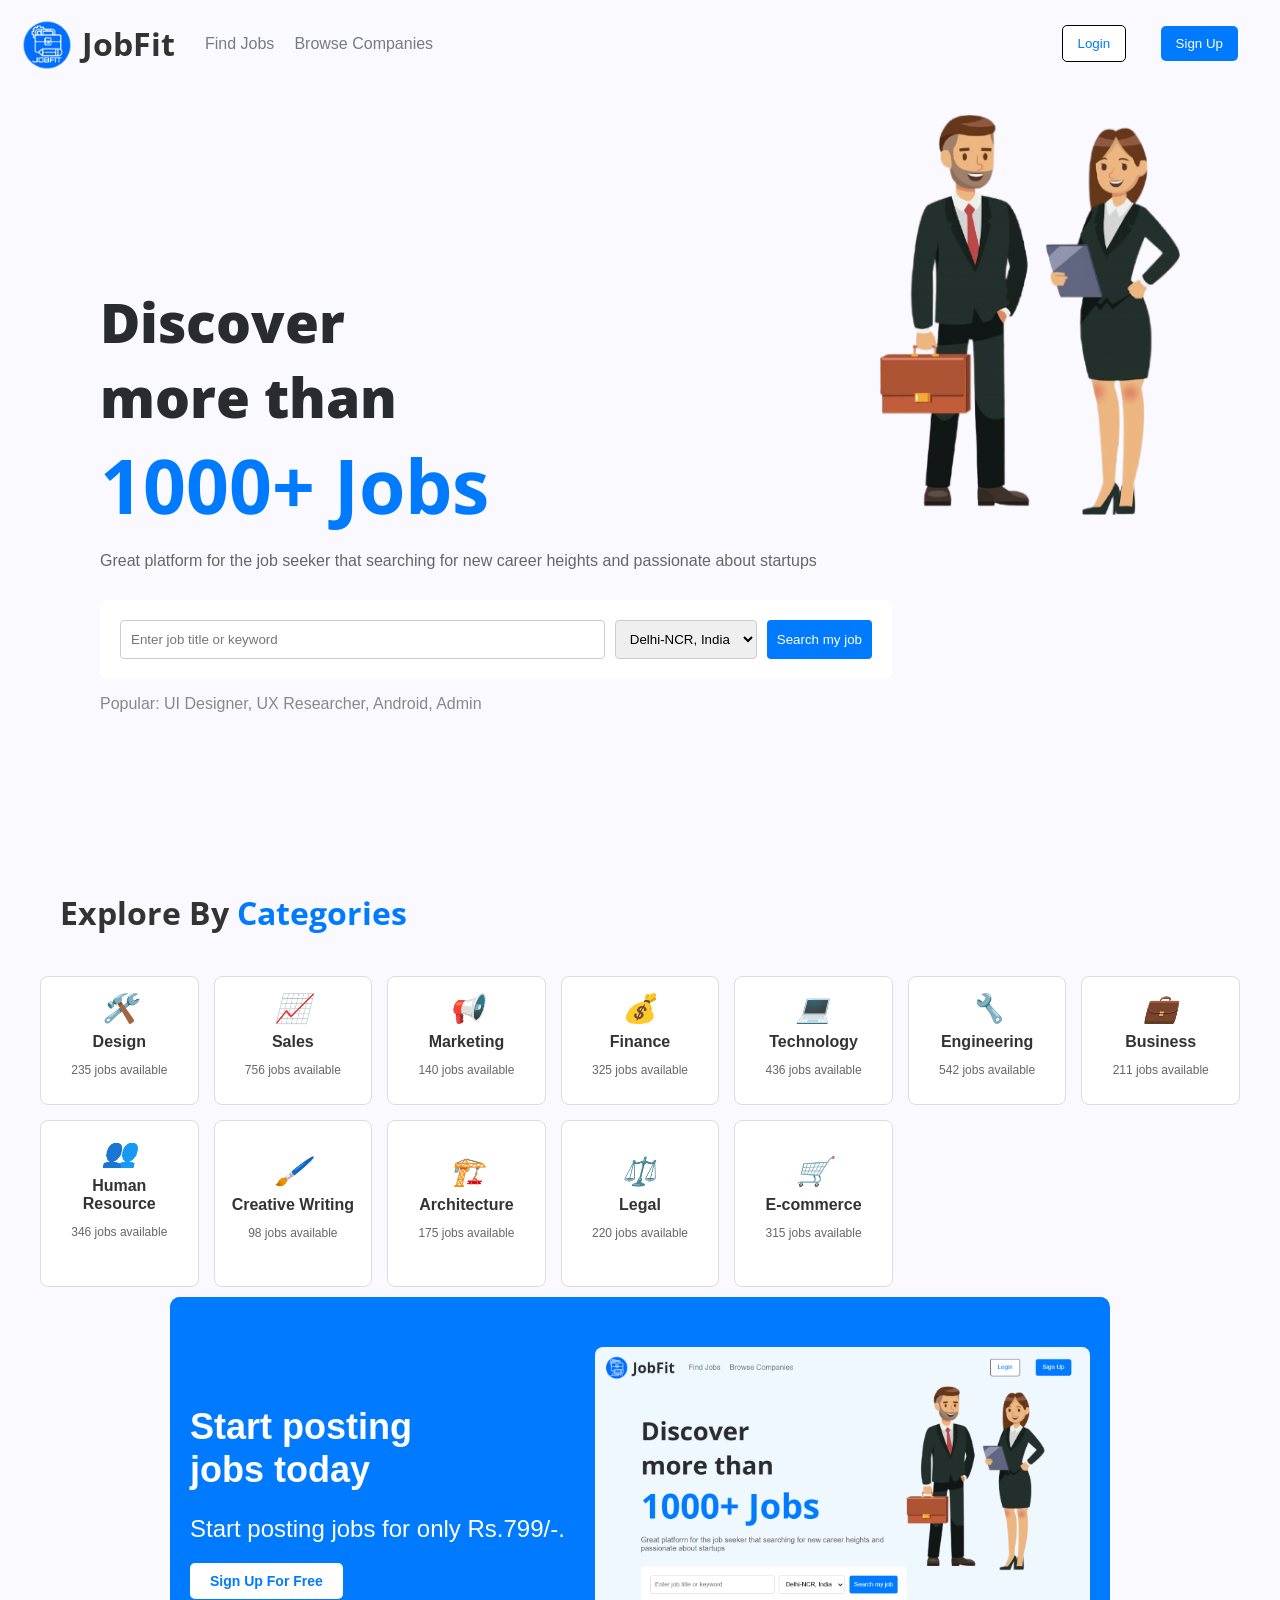
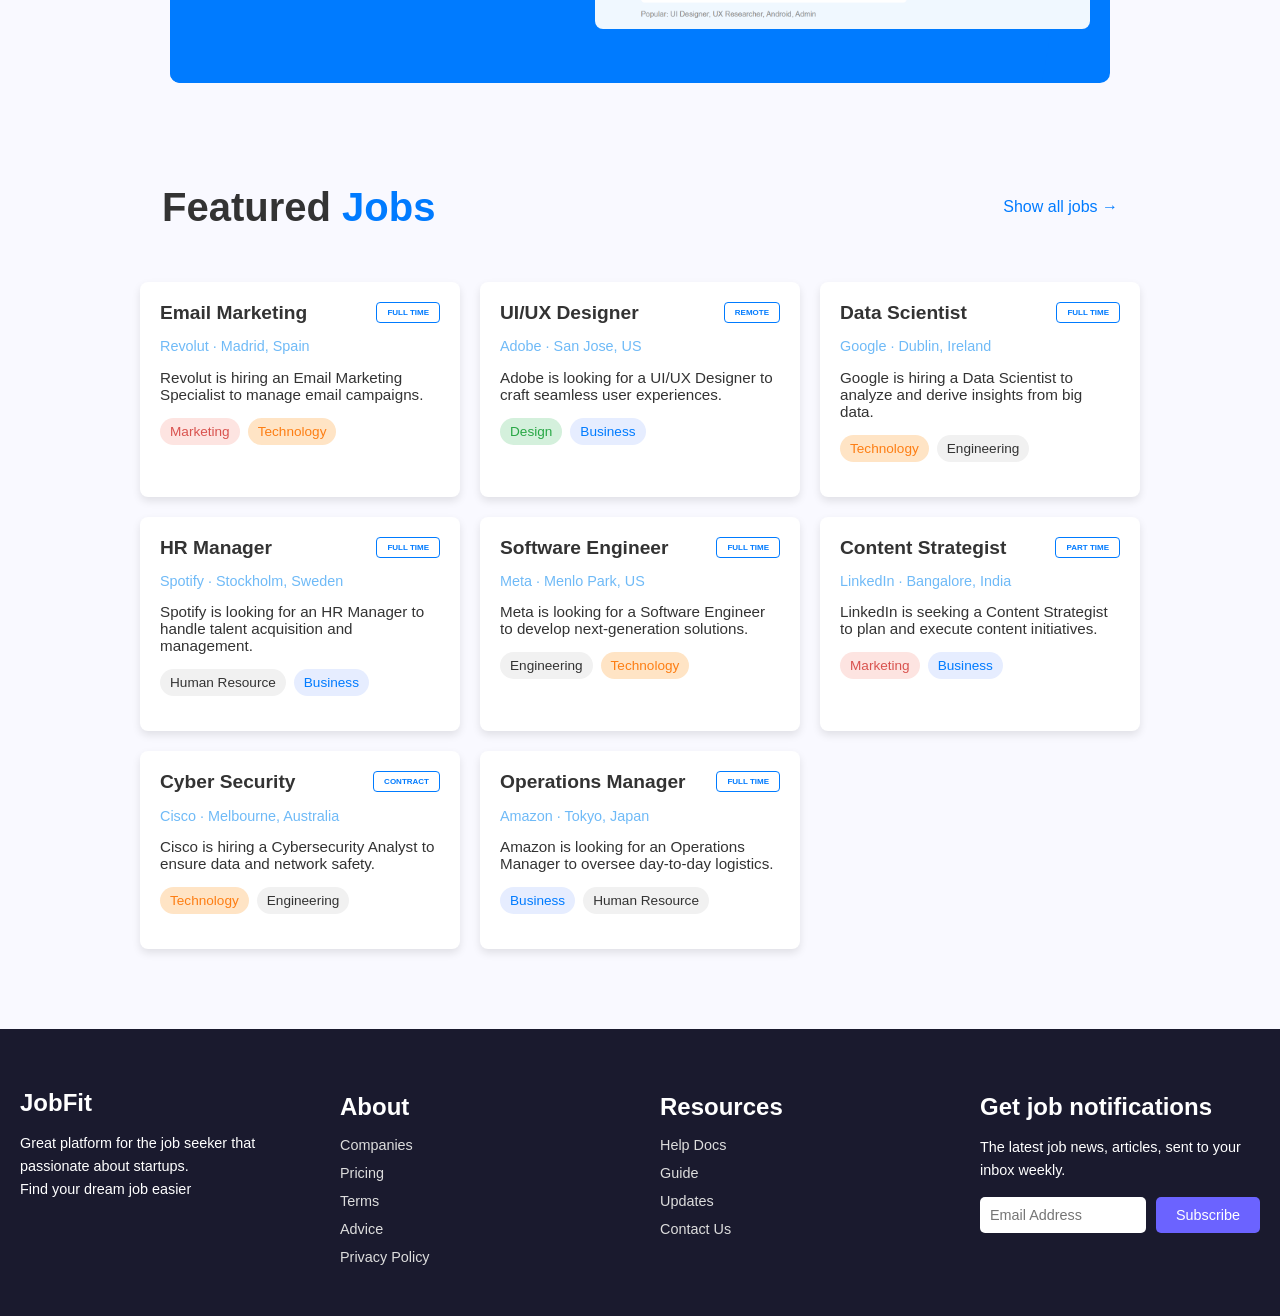
==== Review 2/index.html @ bcf79254 "Add files via upload" ====
<!DOCTYPE html>
<html lang="en">

<head>
    <meta charset="UTF-8">
    <meta name="viewport" content="width=device-width, initial-scale=1.0">
    <title>JobFit</title>
    <link href="https://fonts.googleapis.com/css2?family=Open+Sans:wght@700&display=swap" rel="stylesheet">
    <link rel="stylesheet" href="style.css">
</head>

<body>
    <div class="header">
        <div class="image-contain">
            <img src="Logo.png" alt="Descriptive Alt Text" />
        </div>
        <div class="logo">JobFit</div>
        <div class="nav-links">
            <a href="#">Find Jobs</a>
            <a href="#">Browse Companies</a>
        </div>
        <div class="nav-buttons">
            <button class="login">Login</button>
            <button class="signup">Sign Up</button>
        </div>
    </div>

    <div class="main-container">
        <div class="content">
            <div class="container">
                <header>
                    <h1>
                        Discover<br>
                        more than<br>
                        <span class="highlight">1000+ Jobs</span>
                    </h1>
                    <p>Great platform for the job seeker that searching for new career heights and passionate about startups</p>
                </header>

                <div class="search-container">
                    <div class="search-bar">
                        <input type="text" placeholder="Enter job title or keyword">
                        <select>
                            <option>Delhi-NCR, India</option>
                        </select>
                        <button>Search my job</button>
                    </div>
                </div>

                <div class="Popular">
                    <p>Popular: UI Designer, UX Researcher, Android, Admin</p>
                </div>
            </div>
        </div>
        <div class="image-container">
            <img src="jobfit.png" alt="Descriptive Alt Text" />
    </div>
</div>
<div class="Explore"><p>Explore By <font color="#007bff">Categories</font></p></div>
<div class="grid">
    <button class="category">
      <i class="icon">🛠️</i>
      <h3>Design</h3>
      <p>235 jobs available</p>
    </button>
    <button class="category">
      <i class="icon">📈</i>
      <h3>Sales</h3>
      <p>756 jobs available</p>
    </button>
    <button class="category highlighted">
      <i class="icon">📢</i>
      <h3>Marketing</h3>
      <p>140 jobs available</p>
    </button>
    <button class="category">
      <i class="icon">💰</i>
      <h3>Finance</h3>
      <p>325 jobs available</p>
    </button>
    <button class="category">
      <i class="icon">💻</i>
      <h3>Technology</h3>
      <p>436 jobs available</p>
    </button>
    <button class="category">
      <i class="icon">🔧</i>
      <h3>Engineering</h3>
      <p>542 jobs available</p>
    </button>
    <button class="category">
      <i class="icon">💼</i>
      <h3>Business</h3>
      <p>211 jobs available</p>
    </button>
    <button class="category">
      <i class="icon">👥</i>
      <h3>Human Resource</h3>
      <p>346 jobs available</p>
      <div class="grid">
  <!-- New Categories -->
  <button class="category">
    <i class="icon">🖌️</i>
    <h3>Creative Writing</h3>
    <p>98 jobs available</p>
  </button>
  <button class="category">
    <i class="icon">🏗️</i>
    <h3>Architecture</h3>
    <p>175 jobs available</p>
  </button>
  <button class="category">
    <i class="icon">⚖️</i>
    <h3>Legal</h3>
    <p>220 jobs available</p>
  </button>
  <button class="category">
    <i class="icon">🛒</i>
    <h3>E-commerce</h3>
    <p>315 jobs available</p>
  </button>
</div>
<div class="promo-section">
    <div class="promo-text">
      <h1>Start posting <br><span>jobs today</span></h1>
      <p>Start posting jobs for only Rs.799/-.</p>
      <button class="promo-button">Sign Up For Free</button>
    </div>
    <div class="promo-image">
      <img src="dashboard.png" alt="Dashboard Preview" />
    </div>
  </div>
  <div class="container">
    <header class="header">
        <he1>Featured <font color="#007bff">Jobs</font></he1>
        <a href="#" class="show-all">Show all jobs →</a>
    </header>
    <div class="jobs-grid">
        <!-- Job Card 1 -->
        <div class="job-card">
            <h2>Email Marketing </h2>
            <p class="company">Revolut · Madrid, Spain</p>
            <p class="description">Revolut is hiring an Email Marketing Specialist to manage email campaigns.</p>
            <div class="tags">
                <span class="tag marketing">Marketing</span>
                <span class="tag technology">Technology</span>
            </div>
            <span class="job-type">Full Time</span>
        </div>

        <!-- Job Card 2 -->
        <div class="job-card">
            <h2>UI/UX Designer</h2>
            <p class="company">Adobe · San Jose, US</p>
            <p class="description">Adobe is looking for a UI/UX Designer to craft seamless user experiences.</p>
            <div class="tags">
                <span class="tag design">Design</span>
                <span class="tag business">Business</span>
            </div>
            <span class="job-type">Remote</span>
        </div>

        <!-- Job Card 3 -->
        <div class="job-card">
            <h2>Data Scientist</h2>
            <p class="company">Google · Dublin, Ireland</p>
            <p class="description">Google is hiring a Data Scientist to analyze and derive insights from big data.</p>
            <div class="tags">
                <span class="tag technology">Technology</span>
                <span class="tag engineering">Engineering</span>
            </div>
            <span class="job-type">Full Time</span>
        </div>

        <!-- Job Card 4 -->
        <div class="job-card">
            <h2>HR Manager</h2>
            <p class="company">Spotify · Stockholm, Sweden</p>
            <p class="description">Spotify is looking for an HR Manager to handle talent acquisition and management.</p>
            <div class="tags">
                <span class="tag human-resource">Human Resource</span>
                <span class="tag business">Business</span>
            </div>
            <span class="job-type">Full Time</span>
        </div>

        <!-- Job Card 5 -->
        <div class="job-card">
            <h2>Software Engineer</h2>
            <p class="company">Meta · Menlo Park, US</p>
            <p class="description">Meta is looking for a Software Engineer to develop next-generation solutions.</p>
            <div class="tags">
                <span class="tag engineering">Engineering</span>
                <span class="tag technology">Technology</span>
            </div>
            <span class="job-type">Full Time</span>
        </div>

        <!-- Job Card 6 -->
        <div class="job-card">
            <h2>Content Strategist</h2>
            <p class="company">LinkedIn · Bangalore, India</p>
            <p class="description">LinkedIn is seeking a Content Strategist to plan and execute content initiatives.</p>
            <div class="tags">
                <span class="tag marketing">Marketing</span>
                <span class="tag business">Business</span>
            </div>
            <span class="job-type">Part Time</span>
        </div>

        <!-- Job Card 7 -->
        <div class="job-card">
            <h2>Cyber Security </h2>
            <p class="company">Cisco · Melbourne, Australia</p>
            <p class="description">Cisco is hiring a Cybersecurity Analyst to ensure data and network safety.</p>
            <div class="tags">
                <span class="tag technology">Technology</span>
                <span class="tag engineering">Engineering</span>
            </div>
            <span class="job-type">Contract</span>
        </div>

        <!-- Job Card 8 -->
        <div class="job-card">
            <h2>Operations Manager</h2>
            <p class="company">Amazon · Tokyo, Japan</p>
            <p class="description">Amazon is looking for an Operations Manager to oversee day-to-day logistics.</p>
            <div class="tags">
                <span class="tag business">Business</span>
                <span class="tag human-resource">Human Resource</span>
            </div>
            <span class="job-type">Full Time</span>
        </div>
    </div>
</div>
<footer class="footer">
    <div class="footer-container">
        <!-- Left Section -->
        <div class="footer-column">
            <h2>JobFit</h2>
               <p>Great platform for the job seeker that passionate about startups.<br>
                Find your dream job easier
            </p>
        </div>
        <!-- About Section -->
        <div class="footer-column">
            <h3>About</h3>
            <ul>
                <li><a href="#">Companies</a></li>
                <li><a href="#">Pricing</a></li>
                <li><a href="#">Terms</a></li>
                <li><a href="#">Advice</a></li>
                <li><a href="#">Privacy Policy</a></li>
            </ul>
        </div>
        <!-- Resources Section -->
        <div class="footer-column">
            <h3>Resources</h3>
            <ul>
                <li><a href="#">Help Docs</a></li>
                <li><a href="#">Guide</a></li>
                <li><a href="#">Updates</a></li>
                <li><a href="#">Contact Us</a></li>
            </ul>
        </div>
        <!-- Subscription Section -->
        <div class="footer-column">
            <h3>Get job notifications</h3>
            <p>The latest job news, articles, sent to your inbox weekly.</p>
            <form action="#" class="subscribe-form">
                <input type="email" placeholder="Email Address" required>
                <button type="submit">Subscribe</button>
            </form>
        </div>
    </div>
</footer>
</body>
</html>
---- Review 2/style.css ----
body {
    font-family: Arial, sans-serif;
    background-color: #f0f8ff;
    margin: 0;
    padding: 0;
    color: #292b2e;
  }
  
  .image-contain {
    width: 50px;
    height: 50px;
    top: 20px;
    position: absolute;
    
  }

  .image-contain img {
    width: 100%;
    height: 100%;
    object-fit: cover;
  }
  .header {
    display: flex;
    align-items: center;
    justify-content: space-between;
    padding: 22px;
    background-color: transparent;
  }
  
  .logo {
    font-family: 'Open Sans', sans-serif;
    font-size: 2em;
    font-weight: bold;
    margin-left: 60px;
  }
  
  .nav-links {
    display: flex;
    gap: 20px;
    margin-left: 30px;
  }
  
  .nav-links a {
    text-decoration: none;
    color: #50555ac3;
  }
  
  .nav-buttons {
    margin-left: auto;
  }
  
  .nav-buttons button {
    margin-left: 10px;
    padding: 10px 15px;
    margin-right: 20px;
    border: none;
    border-radius: 5px;
    cursor: pointer;
    transition: background-color 0.3s;
  }
  
  .nav-buttons .login {
    background-color: white;
    color: #007bff;
    border: 1px solid black;
  }
  
  .nav-buttons .signup {
    background-color: #007bff;
    color: white;
  }
  
  .nav-buttons button:hover {
    opacity: 0.8;
  }
  
  .main-container {
    display: flex;
  }
  
  .content {
    flex: 1;
    padding: 50px;
  }
  
  .container {
    text-align: left;
    padding: 50px;
    background-color: transparent;
    margin-top: -5em;
    max-width: 600px;
    border-radius: 8px;
  }
  
  header h1 {
    font-family: 'Open Sans', sans-serif;
    font-size: 55px;
    font-weight: 800;
    margin-bottom: 10px;
    color: #292b2e;
  }
  
  .highlight {
    color: #007bff;
    font-size: 75px;
    font-weight: bold;
  }
  
  header p {
    margin-bottom: 30px;
    color: #666;
  }
  
  .search-container {
    padding: 20px;
    border-radius: 8px;
    margin-top: 30px;
    background-color: white;
  }
  
  .search-bar {
    display: flex;
    gap: 10px;
  }
  
  .search-bar input,
  .search-bar select,
  .search-bar button {
    padding: 10px;
    border-radius: 4px;
    border: 1px solid #ccc;
  }
  
  .search-bar input {
    flex: 1;
  }
  
  .search-bar button {
    background-color: #007bff;
    color: white;
    border: none;
    cursor: pointer;
  }
  
  .image-container {
    width: 300px;
    height: fit-content;
    overflow: hidden;
    position: relative;
    top: 200px;
    right: 100px;
    transform: translateY(-50%);
    background-color: transparent;
  }
  
  .image-container img {
    width: 100%;
    height: 100%;
    object-fit: cover;
  }
  
  .Popular p {
    color: #888;
    text-align: 50px
  
  }

  .Explore {
    font-family: 'Open Sans', sans-serif;
    font-size: 2em;
    font-weight: bold;
    margin-top: 0%;
    margin-left: 60px;
  }

  .grid {
    display: grid;
    grid-template-columns: repeat(auto-fit, minmax(150px, 1fr)); /* Adjust to fit screen */
    gap: 15px; /* Space between buttons */
    margin: 0 auto;
    max-width: 1200px; /* Restrict grid width */
    padding: 10px; /* Add padding for smaller screens */
  }
  
  .category {
    background: white;
    border: 1px solid #ddd;
    border-radius: 8px;
    padding: 15px; /* Reduced padding */
    cursor: pointer;
    text-align: center;
    transition: transform 0.2s, box-shadow 0.2s;
  }
  
  .category .icon {
    font-size: 28px; /* Adjusted icon size */
    margin-bottom: 8px; /* Reduced spacing below icon */
  }
  
  .category h3 {
    margin: 8px 0; /* Adjusted spacing */
    font-size: 16px; /* Adjusted font size */
    color: #333;
  }
  
  .category p {
    font-size: 12px; /* Adjusted font size */
    color: #666;
  }
  
  .category:hover {
    transform: translateY(-5px);
    box-shadow: 0 5px 15px rgba(0, 0, 0, 0.1);
  }
  
  @media (max-width: 768px) {
    .grid {
      grid-template-columns: repeat(auto-fit, minmax(120px, 1fr)); /* Adjust for tablets */
    }
  }
  
  @media (max-width: 480px) {
    .grid {
      grid-template-columns: repeat(auto-fit, minmax(100px, 1fr)); /* Adjust for smaller screens */
    }
  }
  body {
    margin: 0;
    font-family: Arial, sans-serif;
  }
  
  .promo-section {
    position: relative;
    display: flex;
    align-items: center;
    justify-content: space-between;
    background-color: #007bff; /* Purple background */
    color: white;
    padding: 50px 20px;
    max-width: 900px; /* Restrict the width */
    margin: 0 auto; /* Center the section horizontally */
    border-radius: 10px; /* Optional for rounded edges */
    overflow: hidden; /* To hide diagonal background overflow */
  }
  
  .promo-section::before {
    content: "";
    position: absolute;
    top: 0;
    right: 0;
    width: 100%;
    height: 100%;
    background-color: #007bff;
    transform: skewX(-10deg); /* Creates the diagonal shape */
    transform-origin: top right;
    z-index: 0; /* Places it behind the content */
  }
  
  .promo-text {
    flex: 1;
    max-width: 45%; /* Adjusted for smaller section */
    z-index: 1; /* Place above the diagonal background */
  }
  
  .promo-text h1 {
    font-size: 36px; /* Reduced size */
    font-weight: bold;
    line-height: 1.2;
    margin-bottom: 15px;
  }
  
  .promo-text h1 span {
    color: #ffffff;
  }
  
  .promo-text p {
    font-size: 24px; /* Reduced font size */
    margin-bottom: 20px;
  }
  
  .promo-button {
    background-color: white;
    color: #007bff;
    padding: 10px 20px;
    border: none;
    border-radius: 5px;
    font-size: 14px; /* Reduced button size */
    font-weight: bold;
    cursor: pointer;
    transition: all 0.3s ease;
  }
  
  .promo-button:hover {
    background-color: #f0f0f0;
  }
  
  .promo-image {
    flex: 1;
    max-width: 55%; /* Adjusted for smaller section */
    text-align: right;
    z-index: 1; /* Place above the diagonal background */
  }
  
  .promo-image img {
    max-width: 100%; /* Ensure the image fits */
    border-radius: 8px;
  }
  
  @media (max-width: 768px) {
    .promo-section {
      flex-direction: column;
      text-align: center;
      max-width: 100%; /* Full width for smaller devices */
    }
  
    .promo-text {
      max-width: 100%;
      margin-bottom: 20px;
    }
  
    .promo-image {
      text-align: center;
    }
  
    .promo-image img {
      max-width: 100%;
    }
  }
  
  
body {
    font-family: 'Arial', sans-serif;
    background-color: #f8f9fa;
    margin: 0;
    padding: 0;
}

.container {
    width: 90%;
    max-width: 1000px;
    margin: 30px auto;
}

/* Header styles */
.header {
    display: flex;
    justify-content: space-between;
    align-items: center;
    margin-bottom: 30px;
}

.header he1 {
    font-size: 2.5rem;
    font-weight: bold;
    margin: 0;
}

.header .highlight {
    color: #007BFF;
}

.header .show-all {
    font-size: 1rem;
    text-decoration: none;
    color: #007BFF;
    transition: color 0.3s;
}

.header .show-all:hover {
    color: #0056b3;
}

/* Jobs Grid */
.jobs-grid {
    display: grid;
    grid-template-columns: repeat(auto-fill, minmax(280px, 1fr));
    gap: 20px;
}

/* Job Card */
.job-card {
    background: #fff;
    border-radius: 8px;
    box-shadow: 0 4px 8px rgba(0, 0, 0, 0.1);
    padding: 20px;
    position: relative;
    transition: transform 0.3s ease, box-shadow 0.3s ease;
}

.job-card:hover {
    transform: translateY(-5px);
    box-shadow: 0 6px 12px rgba(0, 0, 0, 0.15);
}

.job-card h2 {
    font-size: 1.2rem;
    margin: 0 0 10px;
}

.job-card .company {
    font-size: 0.9rem;
    color: #6fbaf7;
}

.job-card .description {
    font-size: 0.95rem;
    margin: 10px 0 15px;
    color: #333;
}

.tags {
    display: flex;
    flex-wrap: wrap;
    gap: 8px;
    margin-bottom: 15px;
}

.tag {
    font-size: 0.85rem;
    padding: 6px 10px;
    border-radius: 16px;
    background: #f1f1f1;
    color: #333;
    text-transform: capitalize;
}

.tag.marketing {
    background: #fde4e1;
    color: #d9534f;
}

.tag.design {
    background: #d4f0dc;
    color: #28a745;
}

.tag.business {
    background: #e6edff;
    color: #007bff;
}

.tag.technology {
    background: #ffe4c5;
    color: #fd7e14;
}

.job-type {
    position: absolute;
    top: 20px;
    right: 20px;
    font-size: 0.5rem;
    font-weight: bold;
    color: #007BFF;
    border: 1px solid #007BFF;
    padding: 5px 10px;
    border-radius: 4px;
    text-transform: uppercase;
}
/* Footer Section */
body {
  font-family: Arial, sans-serif;
  margin: 0;
  padding: 0;
  background-color: #f9f9ff;
  color: #333;
}

.footer {
  background-color: #1A1A2E;
  color: #fff;
  padding: 40px 20px;
}

.footer-container {
  max-width: 1500px;
  margin: 0 auto;
  display: grid;
  grid-template-columns: repeat(auto-fit, minmax(200px, 1fr));
  gap: 40px;
}

.footer-column h2,
.footer-column h3 {
  font-size: 1.5rem;
  margin-bottom: 15px;
}

.footer-column p {
  font-size: 0.9rem;
  line-height: 1.6;
}

.footer-column ul {
  list-style: none;
  padding: 0;
  margin: 0;
}

.footer-column ul li {
  margin-bottom: 10px;
}

.footer-column ul li a {
  color: #ddd;
  text-decoration: none;
  font-size: 0.9rem;
}

.footer-column ul li a:hover {
  color: #fff;
}

.subscribe-form {
  display: flex;
  gap: 10px;
  margin-top: 10px;
}

.subscribe-form input {
  flex: 1;
  padding: 10px;
  border: none;
  border-radius: 5px;
  font-size: 0.9rem;
  width: 10px;
}

.subscribe-form button {
  padding: 10px 20px;
  border: none;
  background-color: #6B63FF;
  color: #fff;
  font-size: 0.9rem;
  border-radius: 5px;
  cursor: pointer;
  position: left;
}

.subscribe-form button:hover {
  background-color: #5349CC;
}
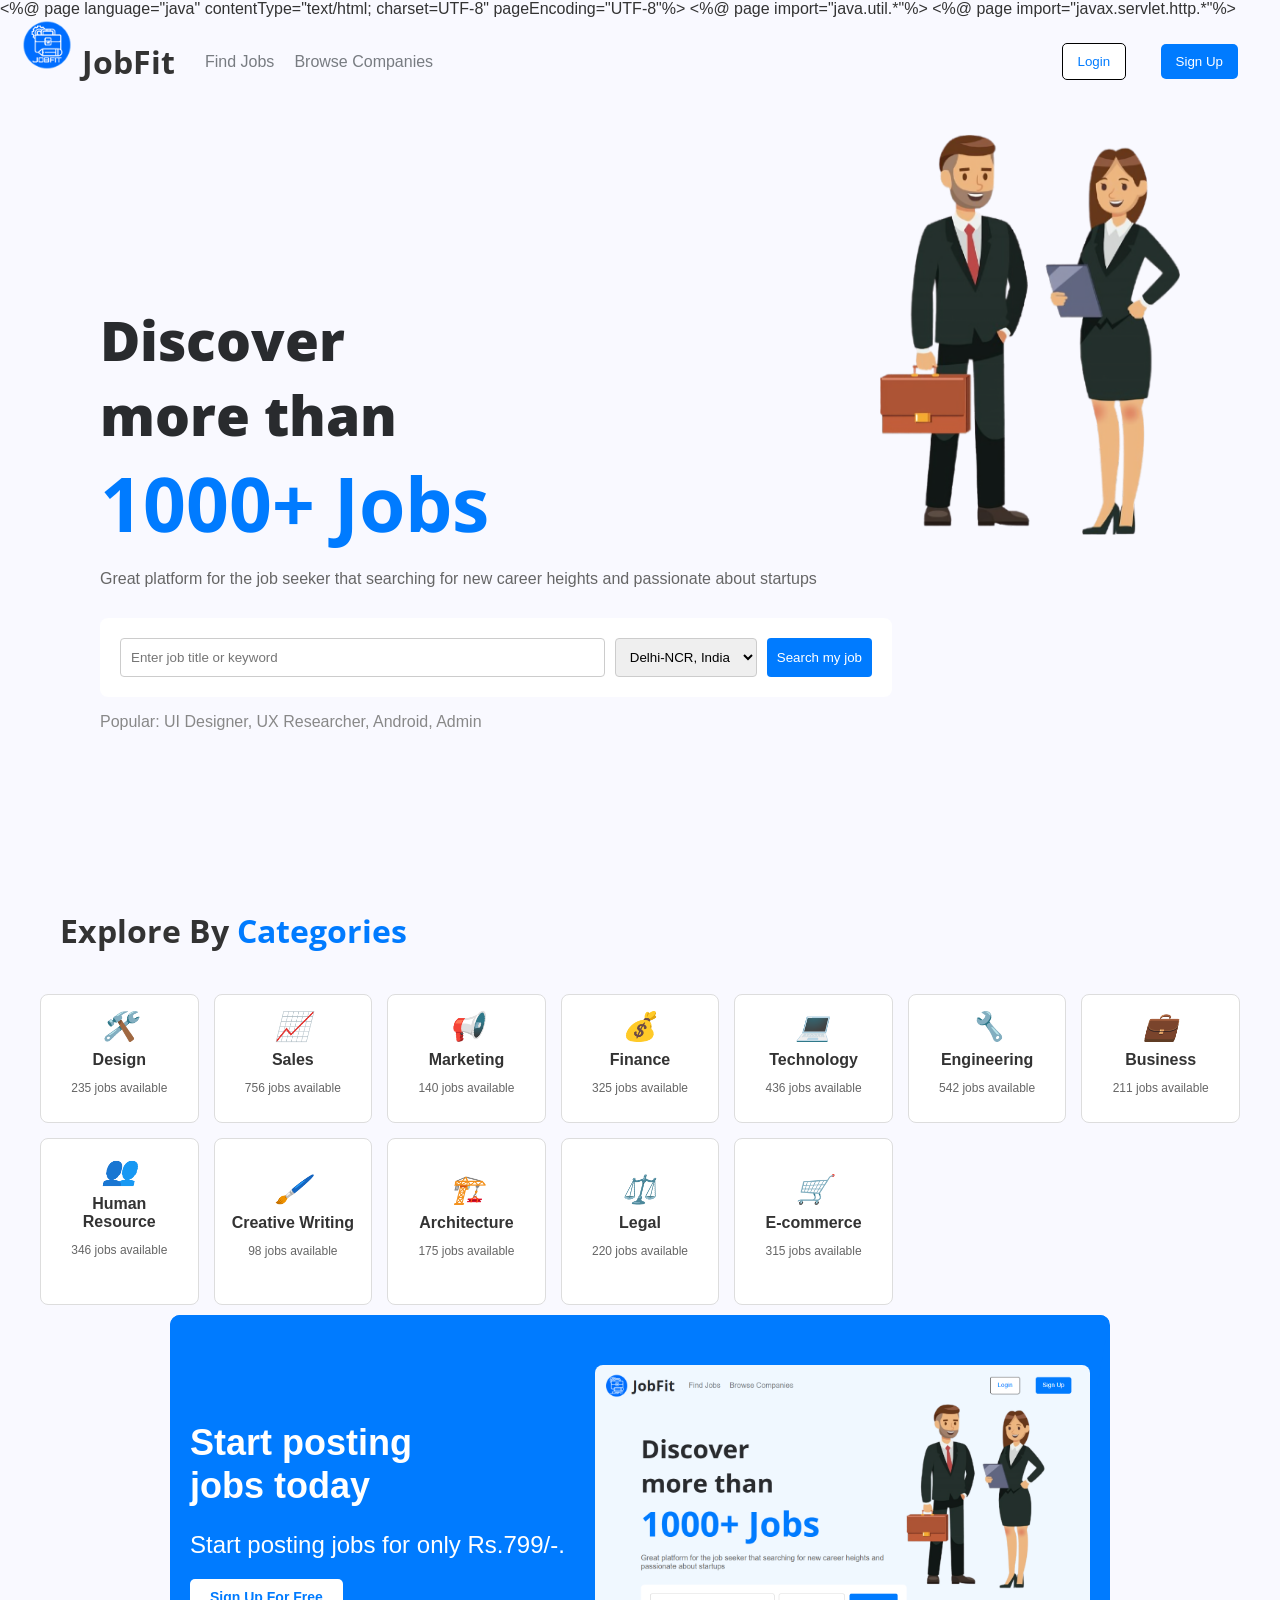
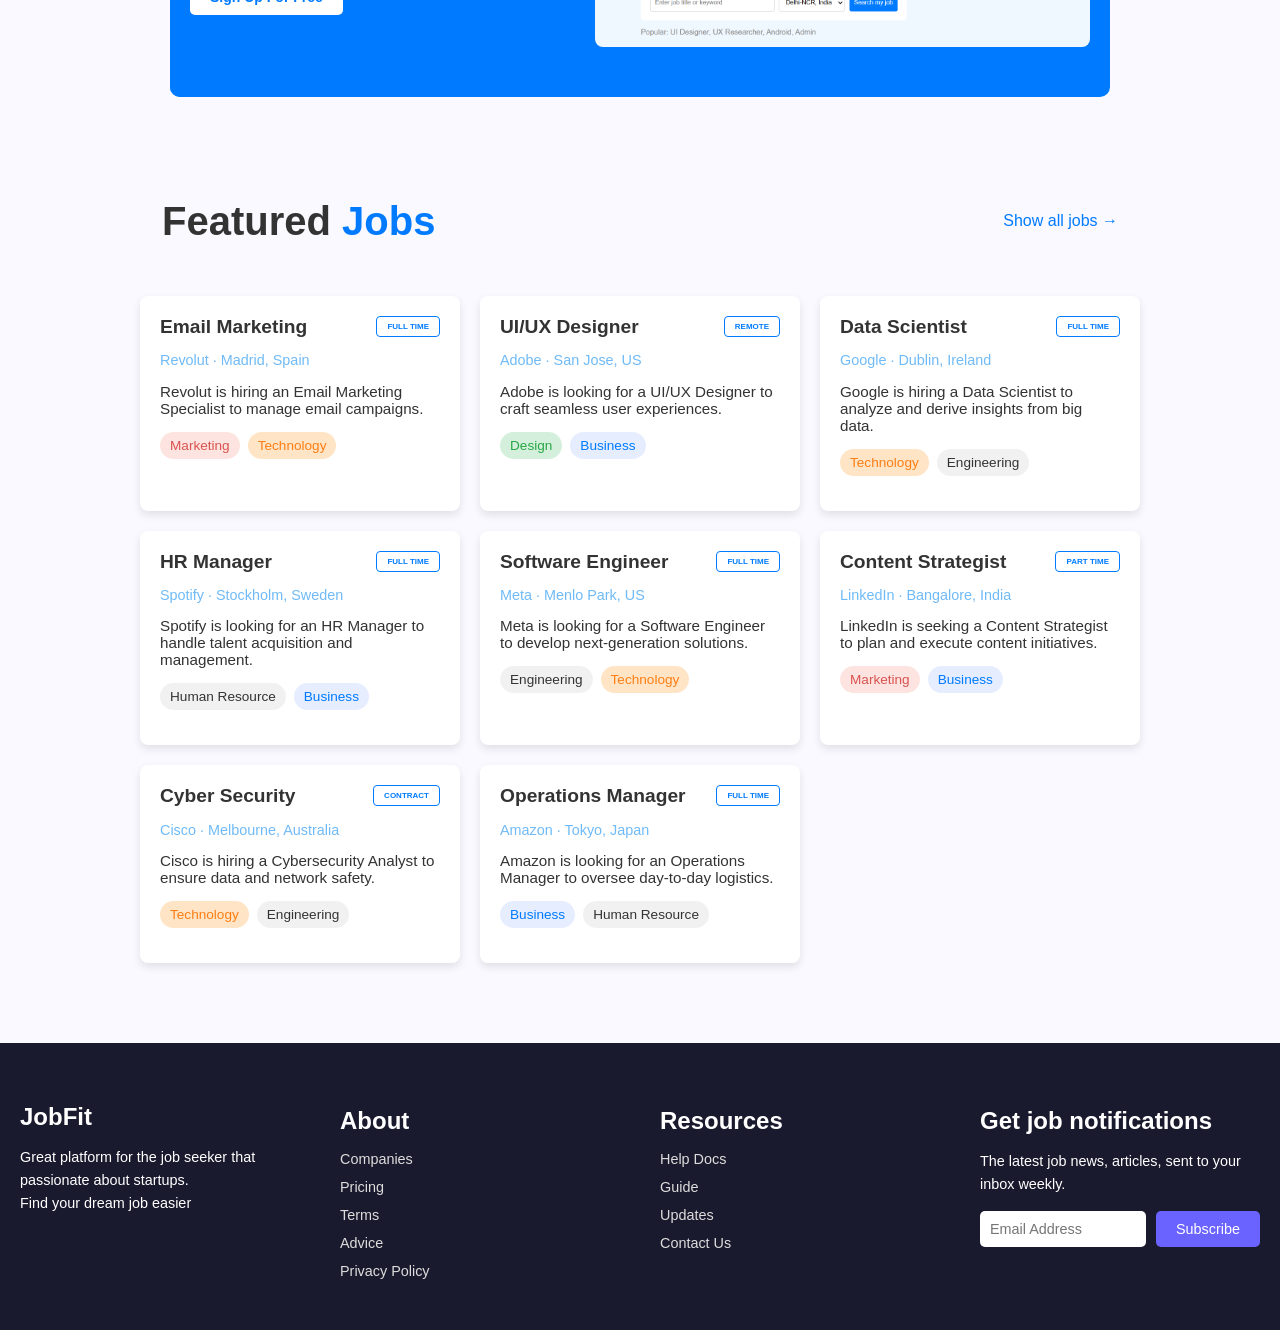
==== commit eac8afdb: "Update index.html" ====
--- a/Review 2/index.html
+++ b/Review 2/index.html
@@ -1,3 +1,7 @@
+<%@ page language="java" contentType="text/html; charset=UTF-8" pageEncoding="UTF-8"%>
+<%@ page import="java.util.*"%>
+<%@ page import="javax.servlet.http.*"%>
+
 <!DOCTYPE html>
 <html lang="en">
 
@@ -274,5 +278,6 @@
         </div>
     </div>
 </footer>
+<script src="script.js"></script>
 </body>
 </html>
